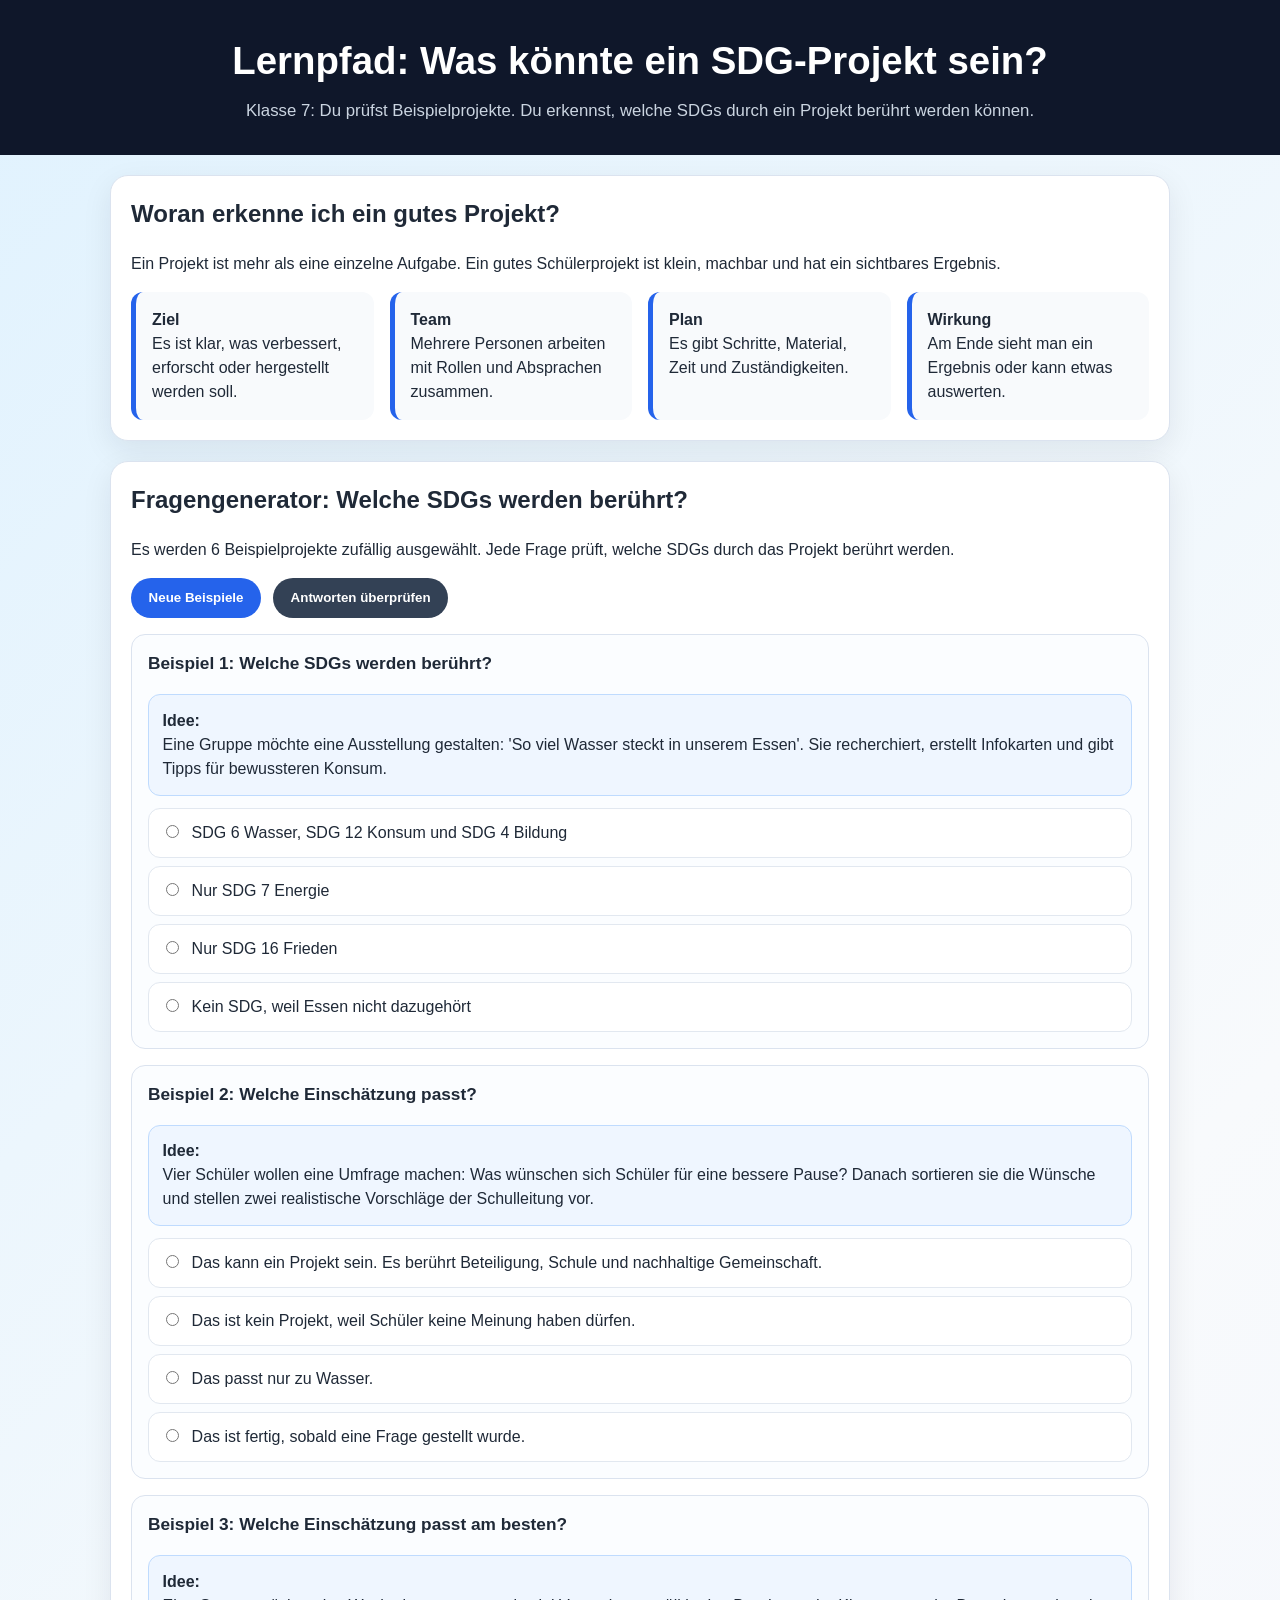
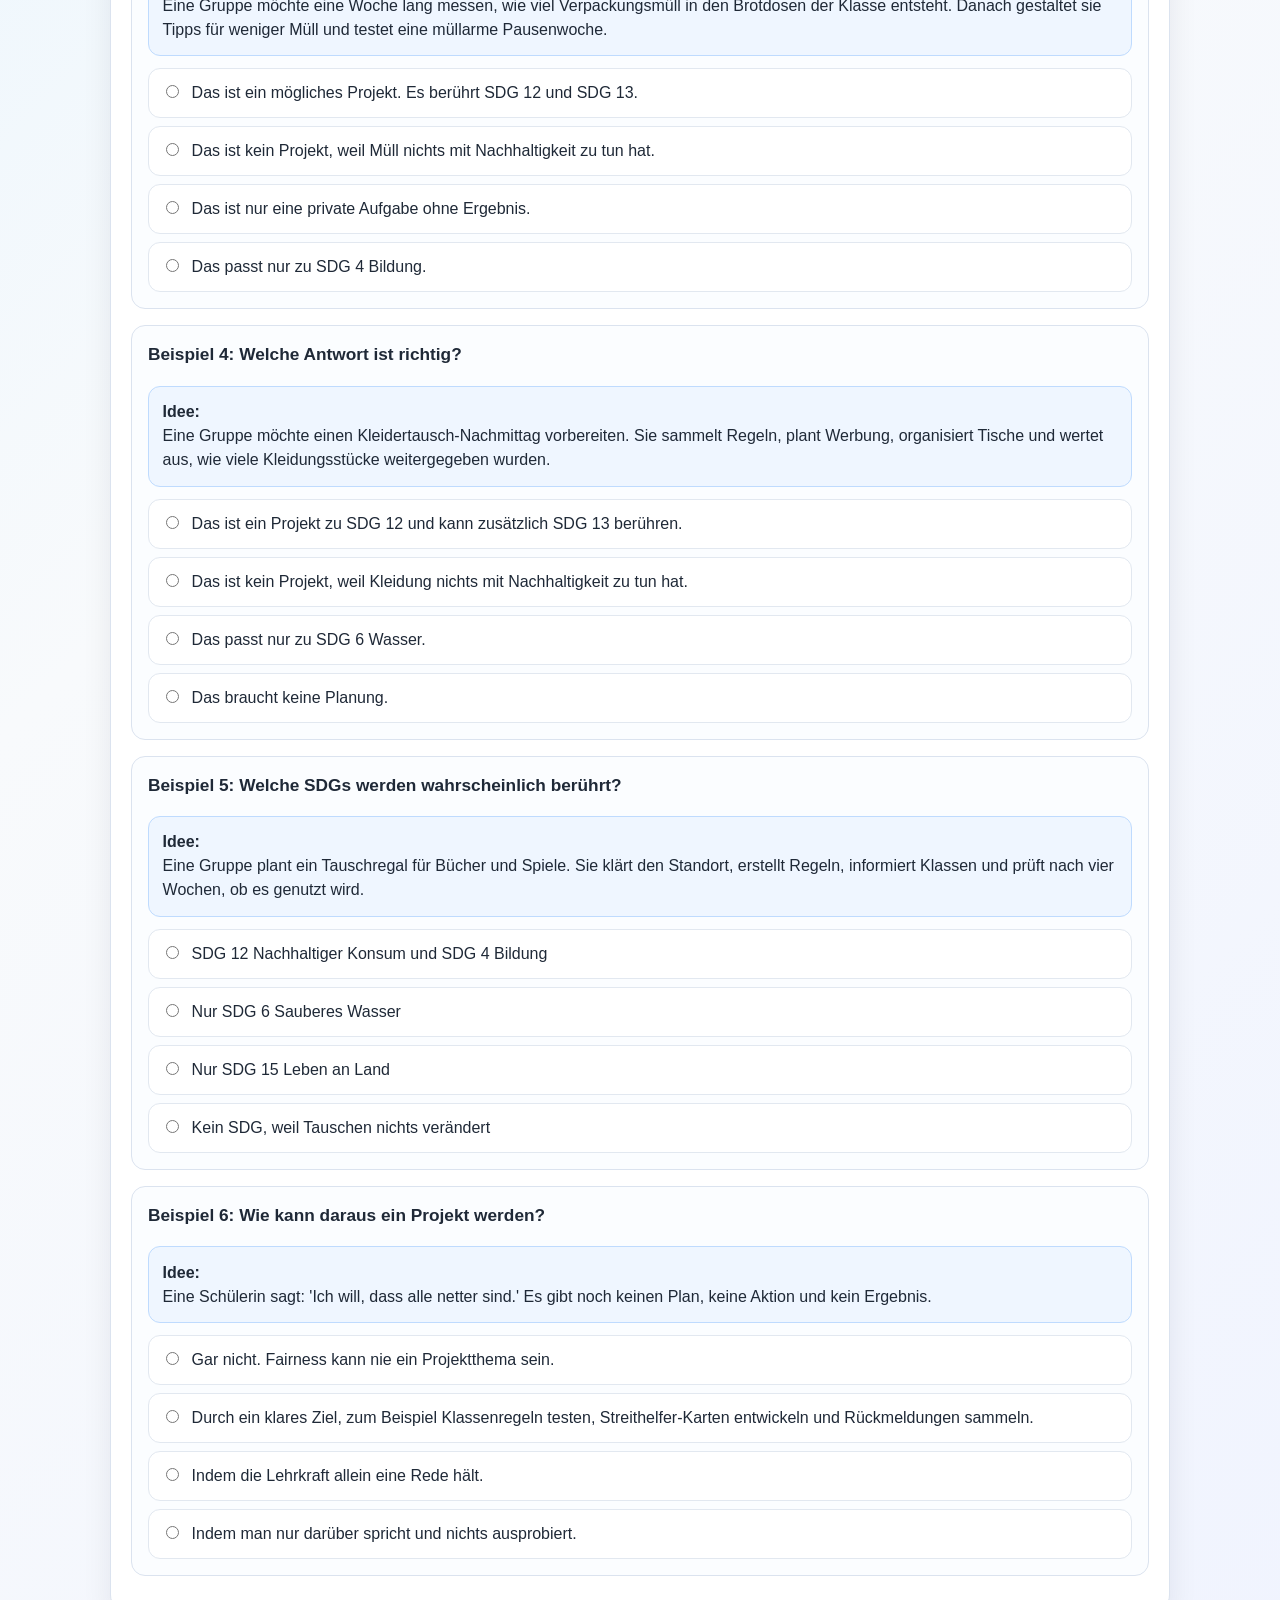
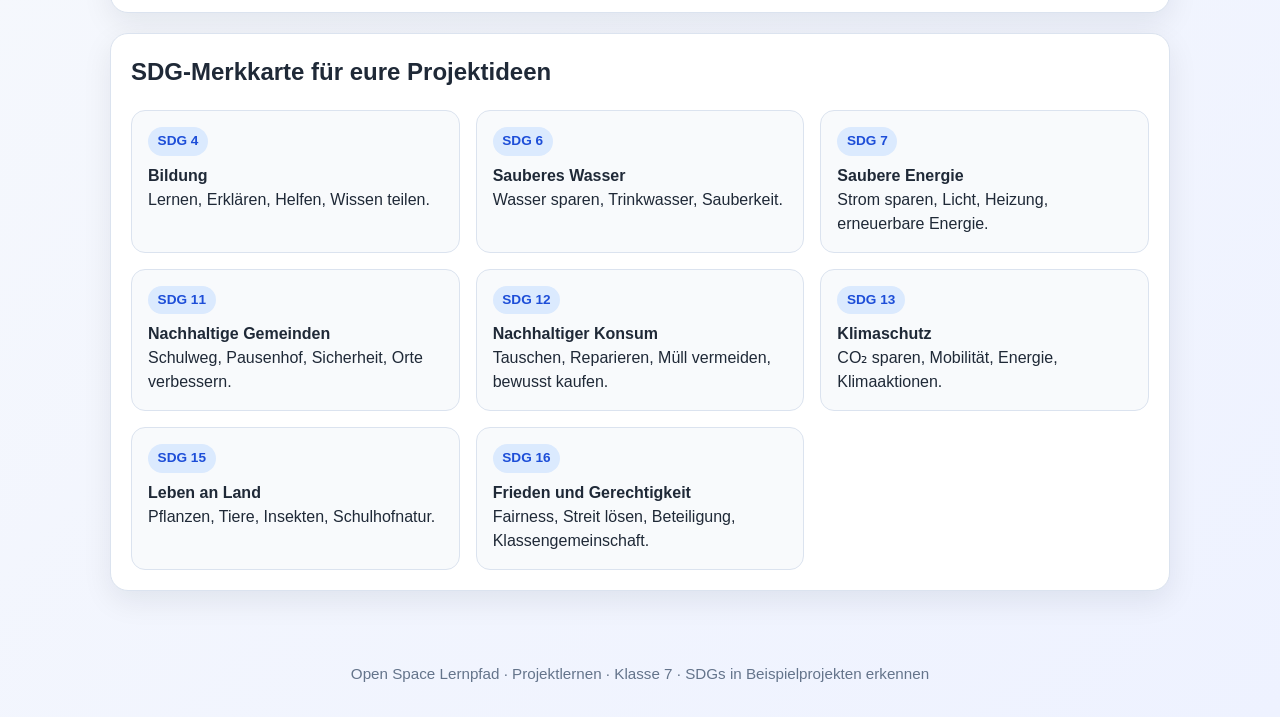
==== 17SDGs.html @ 7fe0ce81 "Add files via upload" ====
<!DOCTYPE html>
<html lang="de">
<head>
  <meta charset="UTF-8" />
  <meta name="viewport" content="width=device-width, initial-scale=1.0" />
  <title>Lernpfad: Welche Projekte passen zu den SDGs?</title>
  <style>
    :root {
      --bg: #f4f7fb;
      --card: #ffffff;
      --text: #1f2937;
      --muted: #64748b;
      --primary: #2563eb;
      --primary-dark: #1d4ed8;
      --success: #15803d;
      --danger: #b91c1c;
      --warning: #b45309;
      --line: #dbe3ef;
    }

    * { box-sizing: border-box; }

    body {
      margin: 0;
      font-family: Arial, Helvetica, sans-serif;
      background: linear-gradient(135deg, #e0f2fe, #f8fafc 45%, #eef2ff);
      color: var(--text);
      line-height: 1.5;
    }

    header {
      background: #0f172a;
      color: white;
      padding: 2rem 1rem;
      text-align: center;
    }

    header h1 {
      margin: 0 0 0.5rem 0;
      font-size: clamp(1.6rem, 4vw, 2.4rem);
    }

    header p {
      max-width: 850px;
      margin: 0.5rem auto 0;
      color: #cbd5e1;
      font-size: 1.05rem;
    }

    main {
      max-width: 1100px;
      margin: 0 auto;
      padding: 1.25rem;
    }

    .intro, .quiz-card, .helper-card {
      background: var(--card);
      border: 1px solid var(--line);
      border-radius: 18px;
      box-shadow: 0 10px 30px rgba(15, 23, 42, 0.08);
      padding: 1.25rem;
      margin-bottom: 1.25rem;
    }

    h2 { margin-top: 0; }

    .criteria {
      display: grid;
      grid-template-columns: repeat(auto-fit, minmax(220px, 1fr));
      gap: 1rem;
      margin-top: 1rem;
    }

    .criterion {
      background: #f8fafc;
      border-left: 5px solid var(--primary);
      border-radius: 12px;
      padding: 1rem;
    }

    .toolbar {
      display: flex;
      flex-wrap: wrap;
      gap: 0.75rem;
      align-items: center;
      margin: 1rem 0;
    }

    button {
      border: none;
      border-radius: 999px;
      padding: 0.8rem 1.1rem;
      background: var(--primary);
      color: white;
      font-weight: 700;
      cursor: pointer;
      transition: transform 0.15s ease, background 0.15s ease;
    }

    button:hover {
      background: var(--primary-dark);
      transform: translateY(-1px);
    }

    button.secondary {
      background: #334155;
    }

    button.secondary:hover {
      background: #1e293b;
    }

    .question {
      border: 1px solid var(--line);
      border-radius: 14px;
      padding: 1rem;
      margin: 1rem 0;
      background: #fbfdff;
    }

    .question h3 {
      margin-top: 0;
      font-size: 1.08rem;
    }

    .case-box {
      background: #eff6ff;
      border: 1px solid #bfdbfe;
      border-radius: 12px;
      padding: 0.85rem;
      margin: 0.75rem 0;
    }

    .answers {
      display: grid;
      gap: 0.5rem;
      margin-top: 0.75rem;
    }

    label.answer {
      display: flex;
      gap: 0.6rem;
      align-items: flex-start;
      background: white;
      border: 1px solid #e2e8f0;
      border-radius: 12px;
      padding: 0.75rem;
      cursor: pointer;
    }

    label.answer:hover {
      background: #f1f5f9;
    }

    input[type="radio"] {
      margin-top: 0.25rem;
    }

    .feedback {
      margin-top: 0.75rem;
      padding: 0.75rem;
      border-radius: 12px;
      display: none;
    }

    .feedback.correct {
      display: block;
      background: #dcfce7;
      color: var(--success);
      border: 1px solid #86efac;
    }

    .feedback.wrong {
      display: block;
      background: #fee2e2;
      color: var(--danger);
      border: 1px solid #fca5a5;
    }

    .feedback.missing {
      display: block;
      background: #fef3c7;
      color: var(--warning);
      border: 1px solid #fcd34d;
    }

    .score {
      font-size: 1.15rem;
      font-weight: 800;
      padding: 1rem;
      background: #eff6ff;
      border: 1px solid #bfdbfe;
      border-radius: 14px;
      display: none;
    }

    .sdg-grid {
      display: grid;
      grid-template-columns: repeat(auto-fit, minmax(250px, 1fr));
      gap: 1rem;
    }

    .sdg-box {
      background: #f8fafc;
      border: 1px solid var(--line);
      border-radius: 14px;
      padding: 1rem;
    }

    .badge {
      display: inline-block;
      padding: 0.25rem 0.6rem;
      border-radius: 999px;
      background: #dbeafe;
      color: #1d4ed8;
      font-size: 0.85rem;
      font-weight: 700;
      margin-bottom: 0.5rem;
    }

    footer {
      text-align: center;
      padding: 2rem 1rem;
      color: var(--muted);
      font-size: 0.95rem;
    }

    @media print {
      button, .toolbar { display: none; }
      body { background: white; }
      .intro, .quiz-card, .helper-card { box-shadow: none; }
    }
  </style>
</head>
<body>
  <header>
    <h1>Lernpfad: Was könnte ein SDG-Projekt sein?</h1>
    <p>Klasse 7: Du prüfst Beispielprojekte. Du erkennst, welche SDGs durch ein Projekt berührt werden können.</p>
  </header>

  <main>
    <section class="intro">
      <h2>Woran erkenne ich ein gutes Projekt?</h2>
      <p>Ein Projekt ist mehr als eine einzelne Aufgabe. Ein gutes Schülerprojekt ist klein, machbar und hat ein sichtbares Ergebnis.</p>
      <div class="criteria">
        <div class="criterion"><strong>Ziel</strong><br />Es ist klar, was verbessert, erforscht oder hergestellt werden soll.</div>
        <div class="criterion"><strong>Team</strong><br />Mehrere Personen arbeiten mit Rollen und Absprachen zusammen.</div>
        <div class="criterion"><strong>Plan</strong><br />Es gibt Schritte, Material, Zeit und Zuständigkeiten.</div>
        <div class="criterion"><strong>Wirkung</strong><br />Am Ende sieht man ein Ergebnis oder kann etwas auswerten.</div>
      </div>
    </section>

    <section class="quiz-card">
      <h2>Fragengenerator: Welche SDGs werden berührt?</h2>
      <p>Es werden 6 Beispielprojekte zufällig ausgewählt. Jede Frage prüft, welche SDGs durch das Projekt berührt werden.</p>
      <div class="toolbar">
        <button onclick="generateQuiz()">Neue Beispiele</button>
        <button class="secondary" onclick="checkAnswers()">Antworten überprüfen</button>
      </div>
      <div id="quiz"></div>
      <div id="score" class="score"></div>
    </section>

    <section class="helper-card">
      <h2>SDG-Merkkarte für eure Projektideen</h2>
      <div class="sdg-grid">
        <div class="sdg-box"><span class="badge">SDG 4</span><br /><strong>Bildung</strong><br />Lernen, Erklären, Helfen, Wissen teilen.</div>
        <div class="sdg-box"><span class="badge">SDG 6</span><br /><strong>Sauberes Wasser</strong><br />Wasser sparen, Trinkwasser, Sauberkeit.</div>
        <div class="sdg-box"><span class="badge">SDG 7</span><br /><strong>Saubere Energie</strong><br />Strom sparen, Licht, Heizung, erneuerbare Energie.</div>
        <div class="sdg-box"><span class="badge">SDG 11</span><br /><strong>Nachhaltige Gemeinden</strong><br />Schulweg, Pausenhof, Sicherheit, Orte verbessern.</div>
        <div class="sdg-box"><span class="badge">SDG 12</span><br /><strong>Nachhaltiger Konsum</strong><br />Tauschen, Reparieren, Müll vermeiden, bewusst kaufen.</div>
        <div class="sdg-box"><span class="badge">SDG 13</span><br /><strong>Klimaschutz</strong><br />CO₂ sparen, Mobilität, Energie, Klimaaktionen.</div>
        <div class="sdg-box"><span class="badge">SDG 15</span><br /><strong>Leben an Land</strong><br />Pflanzen, Tiere, Insekten, Schulhofnatur.</div>
        <div class="sdg-box"><span class="badge">SDG 16</span><br /><strong>Frieden und Gerechtigkeit</strong><br />Fairness, Streit lösen, Beteiligung, Klassengemeinschaft.</div>
      </div>
    </section>
</main>

  <footer>
    Open Space Lernpfad · Projektlernen · Klasse 7 · SDGs in Beispielprojekten erkennen
  </footer>

  <script>
    const questionPool = [
      {
        case: "Eine Gruppe möchte eine Woche lang messen, wie viel Verpackungsmüll in den Brotdosen der Klasse entsteht. Danach gestaltet sie Tipps für weniger Müll und testet eine müllarme Pausenwoche.",
        question: "Welche Einschätzung passt am besten?",
        answers: [
          "Das ist ein mögliches Projekt. Es berührt SDG 12 und SDG 13.",
          "Das ist kein Projekt, weil Müll nichts mit Nachhaltigkeit zu tun hat.",
          "Das ist nur eine private Aufgabe ohne Ergebnis.",
          "Das passt nur zu SDG 4 Bildung."
        ],
        correct: 0,
        explanation: "Die Idee hat Ziel, Untersuchung, Aktion und Auswertung. Sie berührt nachhaltigen Konsum und Klimaschutz."
      },
      {
        case: "Zwei Schüler möchten ein Plakat aufhängen: 'Spart Wasser!' Danach machen sie nichts weiter.",
        question: "Was ist die beste Einschätzung?",
        answers: [
          "Das ist schon ein vollständiges Projekt mit klarer Auswertung.",
          "Das könnte ein Projekt werden, wenn Ziel, Aktionen und Überprüfung ergänzt werden.",
          "Das berührt kein SDG.",
          "Das ist nur für Erwachsene erlaubt."
        ],
        correct: 1,
        explanation: "Ein Plakat allein ist eher eine Einzelaktion. Als Projekt bräuchte es zum Beispiel einen Wasser-Check, Spartipps und eine Auswertung. Es könnte SDG 6 berühren."
      },
      {
        case: "Eine Gruppe plant ein Tauschregal für Bücher und Spiele. Sie klärt den Standort, erstellt Regeln, informiert Klassen und prüft nach vier Wochen, ob es genutzt wird.",
        question: "Welche SDGs werden wahrscheinlich berührt?",
        answers: [
          "SDG 12 Nachhaltiger Konsum und SDG 4 Bildung",
          "Nur SDG 6 Sauberes Wasser",
          "Nur SDG 15 Leben an Land",
          "Kein SDG, weil Tauschen nichts verändert"
        ],
        correct: 0,
        explanation: "Tauschen und Wiederverwenden passt zu SDG 12. Bücher und Lernen können zusätzlich SDG 4 berühren."
      },
      {
        case: "Eine Klasse möchte herausfinden, ob der Schulweg sicherer werden kann. Sie sammelt gefährliche Stellen, macht Fotos, erstellt eine Karte und schlägt Verbesserungen vor.",
        question: "Ist das ein mögliches Projekt?",
        answers: [
          "Ja. Es hat Untersuchung, Ergebnis und Verbesserungsvorschläge. Es berührt SDG 11.",
          "Nein. Ein Schulweg kann nie Thema eines Projekts sein.",
          "Nein. Es gibt kein sichtbares Ergebnis.",
          "Ja, aber es passt nur zu SDG 7 Energie."
        ],
        correct: 0,
        explanation: "Die Schulweg-Karte und Verbesserungsvorschläge sind sichtbare Ergebnisse. Das passt besonders zu nachhaltigen Städten und Gemeinden."
      },
      {
        case: "Drei Schüler möchten ein Insektenhotel bauen. Sie prüfen vorher, welche Insekten Hilfe brauchen, suchen einen passenden Standort und erklären anderen Klassen den Nutzen.",
        question: "Welche Einschätzung passt?",
        answers: [
          "Das ist ein Projekt. Es berührt SDG 15 und auch SDG 4.",
          "Das ist kein Projekt, weil Bauen immer verboten ist.",
          "Das berührt nur SDG 16 Frieden.",
          "Das ist nur Kunstunterricht und hat kein Ziel."
        ],
        correct: 0,
        explanation: "Die Idee schützt Lebensräume und vermittelt Wissen. Deshalb passen SDG 15 und SDG 4. Wichtig ist: Standort und Pflege müssen geklärt werden."
      },
      {
        case: "Eine Gruppe möchte einen Wettbewerb machen: Welche Klasse schaltet am zuverlässigsten Licht und Beamer aus? Die Gruppe erstellt Regeln, sammelt Daten und wertet die Ergebnisse aus.",
        question: "Welche SDGs passen am besten?",
        answers: [
          "SDG 7 Saubere Energie und SDG 13 Klimaschutz",
          "SDG 6 Wasser und SDG 15 Leben an Land",
          "Nur SDG 16 Frieden",
          "Kein SDG, weil Strom kein Projektthema ist"
        ],
        correct: 0,
        explanation: "Strom sparen passt zu Energie und Klimaschutz. Durch Datensammlung und Auswertung wird daraus ein gutes Projekt."
      },
      {
        case: "Eine Schülerin sagt: 'Ich will, dass alle netter sind.' Es gibt noch keinen Plan, keine Aktion und kein Ergebnis.",
        question: "Wie kann daraus ein Projekt werden?",
        answers: [
          "Gar nicht. Fairness kann nie ein Projektthema sein.",
          "Durch ein klares Ziel, zum Beispiel Klassenregeln testen, Streithelfer-Karten entwickeln und Rückmeldungen sammeln.",
          "Indem die Lehrkraft allein eine Rede hält.",
          "Indem man nur darüber spricht und nichts ausprobiert."
        ],
        correct: 1,
        explanation: "Fairness berührt SDG 16. Damit es ein Projekt wird, braucht die Idee konkrete Schritte und ein überprüfbares Ergebnis."
      },
      {
        case: "Eine Gruppe möchte eine Ausstellung gestalten: 'So viel Wasser steckt in unserem Essen'. Sie recherchiert, erstellt Infokarten und gibt Tipps für bewussteren Konsum.",
        question: "Welche SDGs werden berührt?",
        answers: [
          "SDG 6 Wasser, SDG 12 Konsum und SDG 4 Bildung",
          "Nur SDG 7 Energie",
          "Nur SDG 16 Frieden",
          "Kein SDG, weil Essen nicht dazugehört"
        ],
        correct: 0,
        explanation: "Das Projekt verbindet Wasserverbrauch, Konsumverhalten und Wissensvermittlung. Deshalb berührt es mehrere SDGs."
      },
      {
        case: "Ein Team will Pflanzen für den Klassenraum organisieren. Es prüft Licht, Pflegeplan und Wirkung auf das Raumklima. Danach wird ausgewertet, ob die Pflege funktioniert.",
        question: "Warum könnte das ein Projekt sein?",
        answers: [
          "Weil es Planung, Verantwortung, Durchführung und Auswertung enthält.",
          "Weil Pflanzen automatisch alle Probleme lösen.",
          "Weil niemand eine Aufgabe übernehmen muss.",
          "Weil es kein Ziel braucht."
        ],
        correct: 0,
        explanation: "Mit Pflegeplan und Auswertung ist die Idee mehr als Dekoration. Sie kann SDG 15, SDG 3 und SDG 11 berühren."
      },
      {
        case: "Vier Schüler wollen eine Umfrage machen: Was wünschen sich Schüler für eine bessere Pause? Danach sortieren sie die Wünsche und stellen zwei realistische Vorschläge der Schulleitung vor.",
        question: "Welche Einschätzung passt?",
        answers: [
          "Das kann ein Projekt sein. Es berührt Beteiligung, Schule und nachhaltige Gemeinschaft.",
          "Das ist kein Projekt, weil Schüler keine Meinung haben dürfen.",
          "Das passt nur zu Wasser.",
          "Das ist fertig, sobald eine Frage gestellt wurde."
        ],
        correct: 0,
        explanation: "Die Idee hat Beteiligung, Datensammlung, Auswertung und Vorschläge. Sie berührt SDG 11 und SDG 16."
      },
      {
        case: "Eine Gruppe möchte einen Kleidertausch-Nachmittag vorbereiten. Sie sammelt Regeln, plant Werbung, organisiert Tische und wertet aus, wie viele Kleidungsstücke weitergegeben wurden.",
        question: "Welche Antwort ist richtig?",
        answers: [
          "Das ist ein Projekt zu SDG 12 und kann zusätzlich SDG 13 berühren.",
          "Das ist kein Projekt, weil Kleidung nichts mit Nachhaltigkeit zu tun hat.",
          "Das passt nur zu SDG 6 Wasser.",
          "Das braucht keine Planung."
        ],
        correct: 0,
        explanation: "Kleidung weitergeben spart Ressourcen. Mit Planung und Auswertung wird daraus ein gutes Projekt."
      },
      {
        case: "Eine Gruppe sagt: 'Wir machen irgendwas mit Klima.' Sie hat noch kein Ziel, keine Aufgabe und keine Idee für ein Ergebnis.",
        question: "Was fehlt, damit es ein Projekt wird?",
        answers: [
          "Ein konkretes Ziel, klare Schritte, Teamaufgaben und ein sichtbares Ergebnis.",
          "Nur ein längerer Titel.",
          "Mehr schwierige Wörter.",
          "Ein Thema ohne Umsetzung."
        ],
        correct: 0,
        explanation: "Ein Thema allein ist noch kein Projekt. Aus 'Klima' könnte zum Beispiel ein Energie-Check, eine Schulweg-Aktion oder eine Klima-Ausstellung werden."
      }
    ];

    let currentQuestions = [];

    function shuffle(array) {
      const copy = [...array];
      for (let i = copy.length - 1; i > 0; i--) {
        const j = Math.floor(Math.random() * (i + 1));
        [copy[i], copy[j]] = [copy[j], copy[i]];
      }
      return copy;
    }

    function generateQuiz() {
      currentQuestions = shuffle(questionPool).slice(0, 6);
      const quiz = document.getElementById("quiz");
      const score = document.getElementById("score");
      score.style.display = "none";
      score.textContent = "";

      quiz.innerHTML = currentQuestions.map((q, index) => `
        <div class="question" id="question-${index}">
          <h3>Beispiel ${index + 1}: ${q.question}</h3>
          <div class="case-box"><strong>Idee:</strong><br />${q.case}</div>
          <div class="answers">
            ${q.answers.map((answer, answerIndex) => `
              <label class="answer">
                <input type="radio" name="q${index}" value="${answerIndex}" />
                <span>${answer}</span>
              </label>
            `).join("")}
          </div>
          <div class="feedback" id="feedback-${index}"></div>
        </div>
      `).join("");
    }

    function checkAnswers() {
      let correctCount = 0;

      currentQuestions.forEach((q, index) => {
        const selected = document.querySelector(`input[name="q${index}"]:checked`);
        const feedback = document.getElementById(`feedback-${index}`);
        feedback.className = "feedback";

        if (!selected) {
          feedback.classList.add("missing");
          feedback.innerHTML = `<strong>Keine Antwort ausgewählt.</strong><br />Richtige Lösung: ${q.answers[q.correct]}<br />${q.explanation}`;
          return;
        }

        const selectedValue = Number(selected.value);
        if (selectedValue === q.correct) {
          correctCount++;
          feedback.classList.add("correct");
          feedback.innerHTML = `<strong>Richtig.</strong><br />${q.explanation}`;
        } else {
          feedback.classList.add("wrong");
          feedback.innerHTML = `<strong>Noch nicht richtig.</strong><br />Richtige Lösung: ${q.answers[q.correct]}<br />${q.explanation}`;
        }
      });

      const score = document.getElementById("score");
      score.style.display = "block";
      let message = "";
      if (correctCount === 6) message = "Du erkennst gut, wann aus einer Idee ein Projekt werden kann.";
      else if (correctCount >= 4) message = "Du bist auf einem guten Weg. Lies die Erklärungen und achte auf Ziel, Plan und Ergebnis.";
      else message = "Lies die Rückmeldungen genau. Ein Projekt braucht Ziel, Schritte, Team und ein sichtbares Ergebnis.";
      score.textContent = `Ergebnis: ${correctCount} von 6 richtig. ${message}`;
    }

    generateQuiz();
  </script>
</body>
</html>
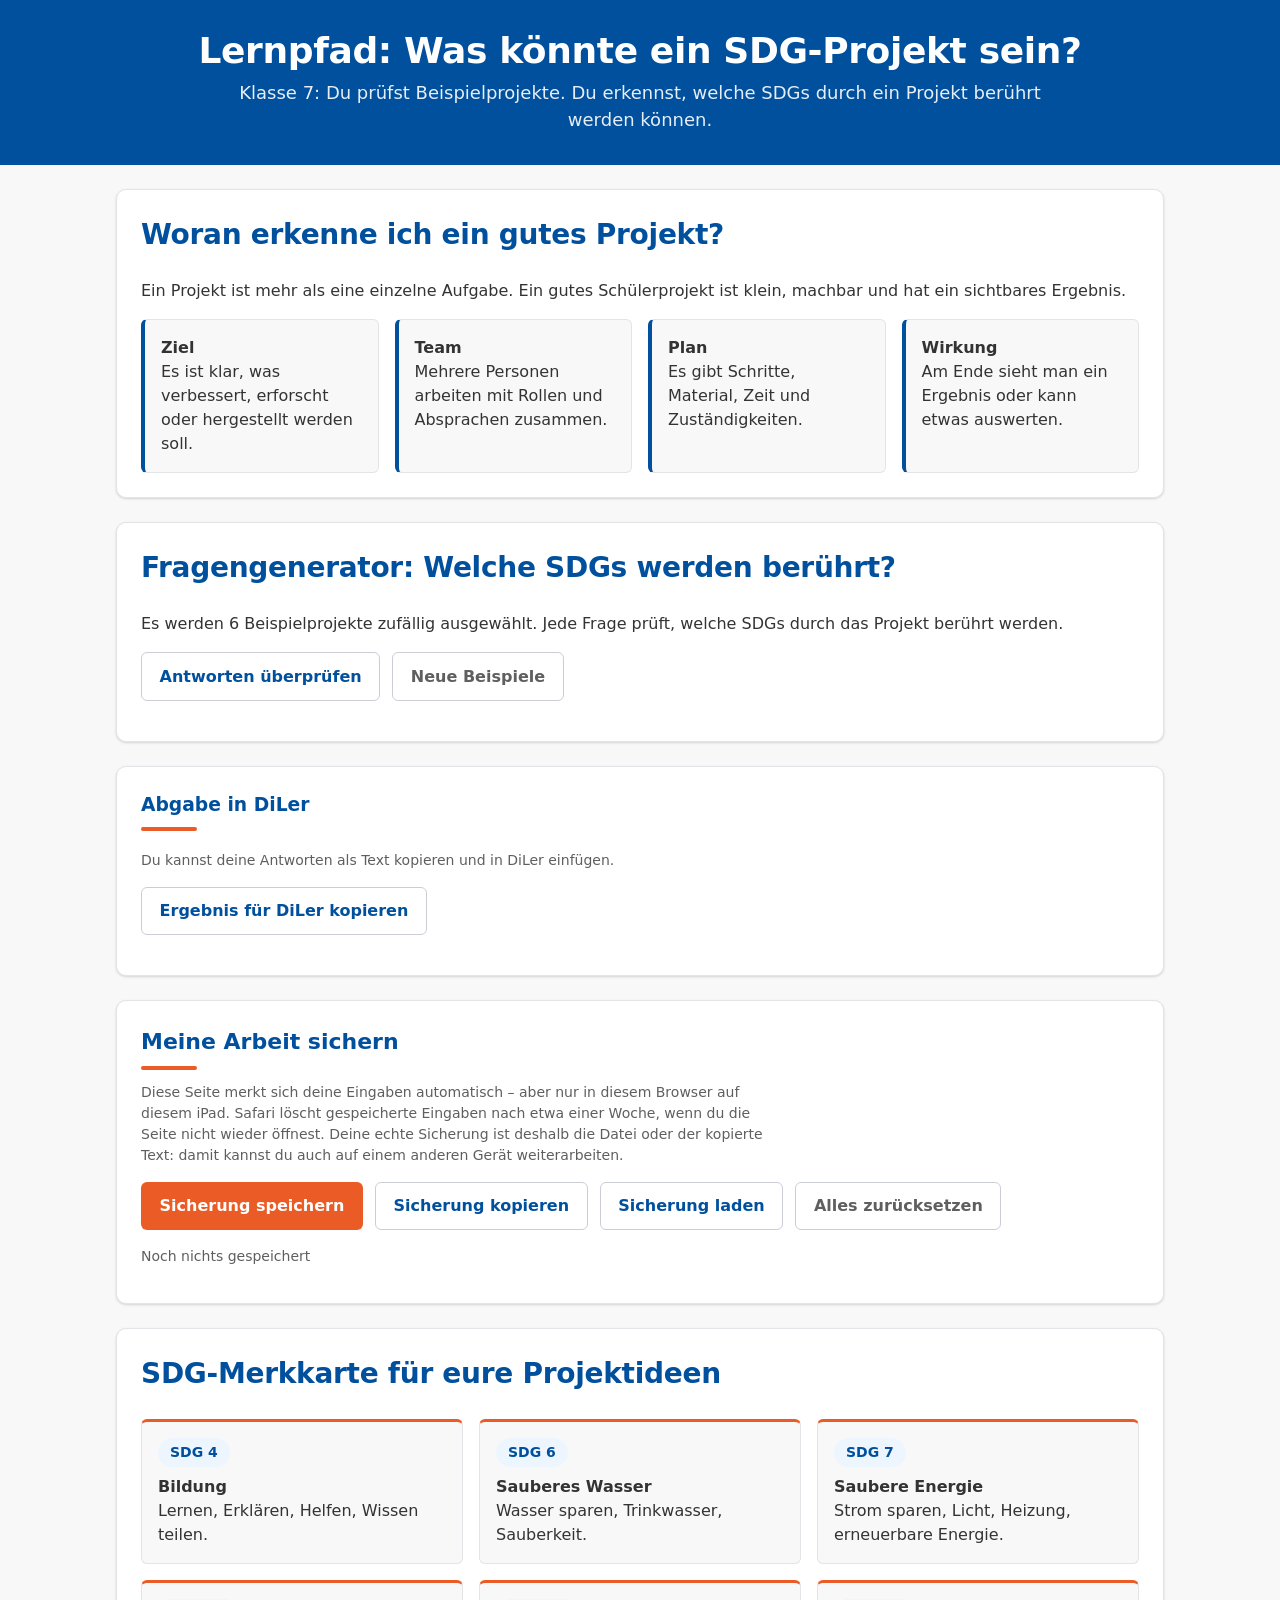
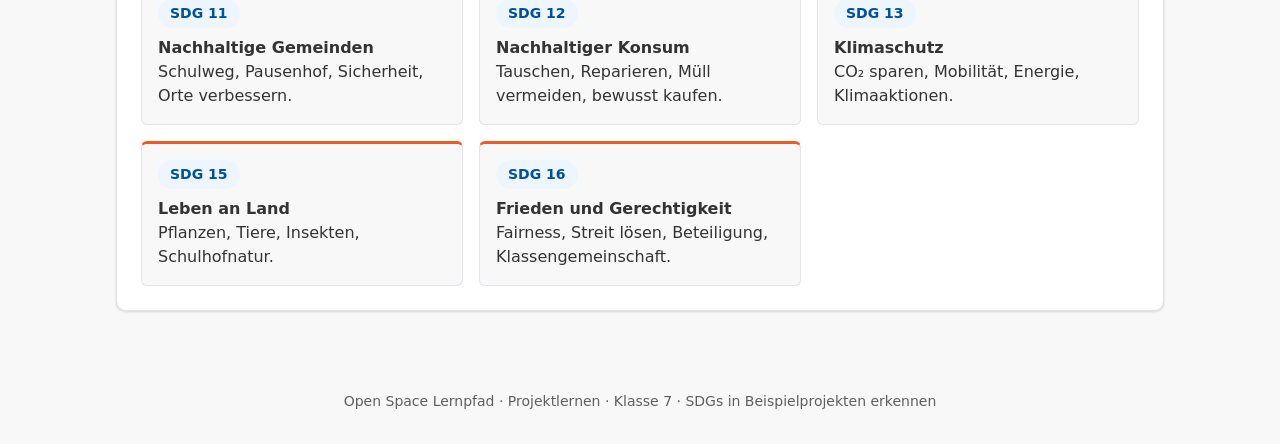
==== commit dad55bd5: "feat: Persistenz und Corporate Design in 17SDGs.html Diese Seite zieht bei jedem Aufruf 6 von 12 Bei" ====
--- a/17SDGs.html
+++ b/17SDGs.html
@@ -4,229 +4,152 @@
   <meta charset="UTF-8" />
   <meta name="viewport" content="width=device-width, initial-scale=1.0" />
   <title>Lernpfad: Welche Projekte passen zu den SDGs?</title>
+  <link rel="stylesheet" href="assets/slp-tokens.css" />
   <style>
-    :root {
-      --bg: #f4f7fb;
-      --card: #ffffff;
-      --text: #1f2937;
-      --muted: #64748b;
-      --primary: #2563eb;
-      --primary-dark: #1d4ed8;
-      --success: #15803d;
-      --danger: #b91c1c;
-      --warning: #b45309;
-      --line: #dbe3ef;
-    }
+    /* Farben, Schrift und Abstände: assets/slp-tokens.css (Corporate
+       Design des Schengen-Lyzeums). Hier nur die Regeln dieser Seite. */
 
     * { box-sizing: border-box; }
 
     body {
       margin: 0;
-      font-family: Arial, Helvetica, sans-serif;
-      background: linear-gradient(135deg, #e0f2fe, #f8fafc 45%, #eef2ff);
-      color: var(--text);
-      line-height: 1.5;
+      font-family: var(--font-sans);
+      background: var(--surface-page);
+      color: var(--text-body);
+      line-height: var(--leading-normal);
     }
 
     header {
-      background: #0f172a;
-      color: white;
-      padding: 2rem 1rem;
+      background: var(--surface-blue);
+      color: var(--text-on-blue);
+      padding: var(--space-6) var(--space-4);
       text-align: center;
     }
-
     header h1 {
-      margin: 0 0 0.5rem 0;
-      font-size: clamp(1.6rem, 4vw, 2.4rem);
-    }
-
+      margin: 0 0 var(--space-2);
+      font-size: clamp(1.6rem, 4vw, 2.25rem);
+      line-height: var(--leading-tight);
+      letter-spacing: var(--tracking-tight);
+    }
     header p {
-      max-width: 850px;
-      margin: 0.5rem auto 0;
-      color: #cbd5e1;
-      font-size: 1.05rem;
-    }
-
-    main {
-      max-width: 1100px;
-      margin: 0 auto;
-      padding: 1.25rem;
-    }
-
-    .intro, .quiz-card, .helper-card {
-      background: var(--card);
-      border: 1px solid var(--line);
-      border-radius: 18px;
-      box-shadow: 0 10px 30px rgba(15, 23, 42, 0.08);
-      padding: 1.25rem;
-      margin-bottom: 1.25rem;
-    }
-
-    h2 { margin-top: 0; }
+      max-width: 850px; margin: var(--space-2) auto 0;
+      color: rgba(255,255,255,.9); font-size: var(--text-md);
+    }
+
+    main { max-width: var(--container); margin: 0 auto; padding: var(--space-5) var(--space-4); }
+
+    .intro, .quiz-card, .helper-card, #sicherung {
+      background: var(--surface-card);
+      border: 1px solid var(--border-subtle);
+      border-radius: var(--radius-lg);
+      box-shadow: var(--shadow-sm);
+      padding: var(--space-5);
+      margin-bottom: var(--space-5);
+    }
+
+    h2, h3 { margin-top: 0; color: var(--slp-blue); }
+    h2 { font-size: var(--text-xl); letter-spacing: var(--tracking-tight); }
 
     .criteria {
-      display: grid;
-      grid-template-columns: repeat(auto-fit, minmax(220px, 1fr));
-      gap: 1rem;
-      margin-top: 1rem;
-    }
-
+      display: grid; grid-template-columns: repeat(auto-fit, minmax(220px, 1fr));
+      gap: var(--space-4); margin-top: var(--space-4);
+    }
     .criterion {
-      background: #f8fafc;
-      border-left: 5px solid var(--primary);
-      border-radius: 12px;
-      padding: 1rem;
-    }
-
-    .toolbar {
-      display: flex;
-      flex-wrap: wrap;
-      gap: 0.75rem;
-      align-items: center;
-      margin: 1rem 0;
-    }
+      background: var(--surface-page); border: 1px solid var(--border-subtle);
+      border-left: var(--rule-accent) solid var(--slp-blue);
+      border-radius: var(--radius-md); padding: var(--space-4);
+    }
+
+    .toolbar { display: flex; flex-wrap: wrap; gap: var(--space-3); align-items: center; margin: var(--space-4) 0; }
 
     button {
-      border: none;
-      border-radius: 999px;
-      padding: 0.8rem 1.1rem;
-      background: var(--primary);
-      color: white;
-      font-weight: 700;
-      cursor: pointer;
-      transition: transform 0.15s ease, background 0.15s ease;
-    }
-
-    button:hover {
-      background: var(--primary-dark);
-      transform: translateY(-1px);
-    }
-
-    button.secondary {
-      background: #334155;
-    }
-
-    button.secondary:hover {
-      background: #1e293b;
+      font: inherit; font-weight: 700; cursor: pointer;
+      border: 1px solid transparent; border-radius: var(--radius-md);
+      padding: .7rem 1.1rem; min-height: 44px;
+      background: var(--slp-orange); color: var(--text-on-orange);
+      transition: background var(--dur) var(--ease-out),
+                  border-color var(--dur) var(--ease-out),
+                  color var(--dur) var(--ease-out);
+    }
+    button:hover { background: var(--accent-2-hover); }
+    button:focus { outline: 3px solid var(--focus-ring); outline-offset: 2px; }
+    button:focus:not(:focus-visible) { outline: none; }
+    button:focus-visible { outline: 3px solid var(--focus-ring); outline-offset: 2px; }
+    button:active { transform: translateY(1px); }
+
+    button.secondary { background: var(--surface-card); color: var(--slp-blue); border-color: var(--border-default); }
+    button.secondary:hover { background: var(--accent-soft); border-color: var(--slp-blue); }
+    button.still { background: transparent; color: var(--text-muted); border-color: var(--border-default); }
+    button.still:hover { background: var(--surface-sunken); color: var(--text-body); }
+
+    @supports not (gap: 1rem) {
+      .toolbar > *, .criteria > *, .sdg-grid > * { margin: 0 var(--space-3) var(--space-3) 0; }
     }
 
     .question {
-      border: 1px solid var(--line);
-      border-radius: 14px;
-      padding: 1rem;
-      margin: 1rem 0;
-      background: #fbfdff;
-    }
-
-    .question h3 {
-      margin-top: 0;
-      font-size: 1.08rem;
-    }
+      border: 1px solid var(--border-subtle); border-radius: var(--radius-md);
+      padding: var(--space-4); margin: var(--space-4) 0; background: var(--surface-page);
+    }
+    .question h3 { margin-top: 0; font-size: var(--text-md); }
 
     .case-box {
-      background: #eff6ff;
-      border: 1px solid #bfdbfe;
-      border-radius: 12px;
-      padding: 0.85rem;
-      margin: 0.75rem 0;
-    }
-
-    .answers {
-      display: grid;
-      gap: 0.5rem;
-      margin-top: 0.75rem;
-    }
+      background: var(--accent-soft); border: 1px solid var(--blue-100);
+      border-radius: var(--radius-md); padding: var(--space-3); margin: var(--space-3) 0;
+    }
+
+    .answers { display: grid; gap: var(--space-2); margin-top: var(--space-3); }
 
     label.answer {
-      display: flex;
-      gap: 0.6rem;
-      align-items: flex-start;
-      background: white;
-      border: 1px solid #e2e8f0;
-      border-radius: 12px;
-      padding: 0.75rem;
-      cursor: pointer;
-    }
-
-    label.answer:hover {
-      background: #f1f5f9;
-    }
-
-    input[type="radio"] {
-      margin-top: 0.25rem;
-    }
+      display: flex; gap: var(--space-3); align-items: flex-start;
+      background: var(--surface-card); border: 1px solid var(--border-subtle);
+      border-radius: var(--radius-md); padding: var(--space-3);
+      cursor: pointer; min-height: 44px;
+    }
+    label.answer:hover { background: var(--accent-soft); }
+
+    input[type="radio"] { margin-top: .25rem; accent-color: var(--slp-blue); }
 
     .feedback {
-      margin-top: 0.75rem;
-      padding: 0.75rem;
-      border-radius: 12px;
-      display: none;
-    }
-
-    .feedback.correct {
-      display: block;
-      background: #dcfce7;
-      color: var(--success);
-      border: 1px solid #86efac;
-    }
-
-    .feedback.wrong {
-      display: block;
-      background: #fee2e2;
-      color: var(--danger);
-      border: 1px solid #fca5a5;
-    }
-
-    .feedback.missing {
-      display: block;
-      background: #fef3c7;
-      color: var(--warning);
-      border: 1px solid #fcd34d;
-    }
+      margin-top: var(--space-3); padding: var(--space-3);
+      border-radius: var(--radius-md); display: none;
+      font-size: var(--text-sm); line-height: var(--leading-normal);
+    }
+    .feedback.correct { display: block; background: var(--success-soft); color: var(--success); border: 1px solid var(--success); }
+    .feedback.wrong   { display: block; background: var(--danger-soft);  color: var(--danger);  border: 1px solid var(--danger); }
+    .feedback.missing { display: block; background: var(--warning-soft); color: var(--orange-700); border: 1px solid var(--slp-orange); }
 
     .score {
-      font-size: 1.15rem;
-      font-weight: 800;
-      padding: 1rem;
-      background: #eff6ff;
-      border: 1px solid #bfdbfe;
-      border-radius: 14px;
-      display: none;
-    }
-
-    .sdg-grid {
-      display: grid;
-      grid-template-columns: repeat(auto-fit, minmax(250px, 1fr));
-      gap: 1rem;
-    }
-
+      font-size: var(--text-md); font-weight: 700; padding: var(--space-4);
+      background: var(--accent-soft); border: 1px solid var(--blue-100);
+      border-radius: var(--radius-md); color: var(--slp-blue); display: none;
+    }
+
+    .sdg-grid { display: grid; grid-template-columns: repeat(auto-fit, minmax(250px, 1fr)); gap: var(--space-4); }
     .sdg-box {
-      background: #f8fafc;
-      border: 1px solid var(--line);
-      border-radius: 14px;
-      padding: 1rem;
+      background: var(--surface-page); border: 1px solid var(--border-subtle);
+      border-top: 3px solid var(--slp-orange);
+      border-radius: var(--radius-md); padding: var(--space-4);
     }
 
     .badge {
-      display: inline-block;
-      padding: 0.25rem 0.6rem;
-      border-radius: 999px;
-      background: #dbeafe;
-      color: #1d4ed8;
-      font-size: 0.85rem;
-      font-weight: 700;
-      margin-bottom: 0.5rem;
-    }
-
-    footer {
-      text-align: center;
-      padding: 2rem 1rem;
-      color: var(--muted);
-      font-size: 0.95rem;
+      display: inline-block; padding: var(--space-1) var(--space-3);
+      border-radius: var(--radius-pill); background: var(--accent-soft);
+      color: var(--slp-blue); font-size: var(--text-sm); font-weight: 700;
+      margin-bottom: var(--space-2);
+    }
+
+    .aktionen__text { margin: 0 0 var(--space-4); color: var(--text-muted); font-size: var(--text-sm); max-width: 70ch; }
+
+    footer { text-align: center; padding: var(--space-6) var(--space-4); color: var(--text-muted); font-size: var(--text-sm); }
+
+    @media (max-width: 560px) {
+      main { padding: var(--space-4) var(--space-3); }
+      .intro, .quiz-card, .helper-card, #sicherung { padding: var(--space-4); }
+      .toolbar > button { width: 100%; }
     }
 
     @media print {
-      button, .toolbar { display: none; }
+      button, .toolbar, .aktionen, #sicherung { display: none; }
       body { background: white; }
       .intro, .quiz-card, .helper-card { box-shadow: none; }
     }
@@ -250,16 +173,31 @@
       </div>
     </section>
 
-    <section class="quiz-card">
+    <section class="quiz-card" id="quizBereich">
       <h2>Fragengenerator: Welche SDGs werden berührt?</h2>
       <p>Es werden 6 Beispielprojekte zufällig ausgewählt. Jede Frage prüft, welche SDGs durch das Projekt berührt werden.</p>
       <div class="toolbar">
-        <button onclick="generateQuiz()">Neue Beispiele</button>
-        <button class="secondary" onclick="checkAnswers()">Antworten überprüfen</button>
+        <button type="button" class="secondary" onclick="checkAnswers()">Antworten überprüfen</button>
+        <button type="button" class="still" onclick="neueBeispiele()">Neue Beispiele</button>
       </div>
+      <!-- haelt fest, welche Beispiele gerade gezogen sind -->
+      <input type="hidden" id="quizAuswahl" />
       <div id="quiz"></div>
       <div id="score" class="score"></div>
     </section>
+
+    <section class="quiz-card aktionen">
+      <h3 class="slp-rule">Abgabe in DiLer</h3>
+      <p class="aktionen__text">
+        Du kannst deine Antworten als Text kopieren und in DiLer einfügen.
+      </p>
+      <div class="toolbar">
+        <button type="button" class="secondary" onclick="SLPPersist.klartextKopieren()">Ergebnis für DiLer kopieren</button>
+      </div>
+    </section>
+
+    <!-- Inhalt wird von assets/persist.js aufgebaut -->
+    <section id="sicherung"></section>
 
     <section class="helper-card">
       <h2>SDG-Merkkarte für eure Projektideen</h2>
@@ -283,6 +221,7 @@
   <script>
     const questionPool = [
       {
+        id: "brotdosen-muell",
         case: "Eine Gruppe möchte eine Woche lang messen, wie viel Verpackungsmüll in den Brotdosen der Klasse entsteht. Danach gestaltet sie Tipps für weniger Müll und testet eine müllarme Pausenwoche.",
         question: "Welche Einschätzung passt am besten?",
         answers: [
@@ -295,6 +234,7 @@
         explanation: "Die Idee hat Ziel, Untersuchung, Aktion und Auswertung. Sie berührt nachhaltigen Konsum und Klimaschutz."
       },
       {
+        id: "wasser-plakat",
         case: "Zwei Schüler möchten ein Plakat aufhängen: 'Spart Wasser!' Danach machen sie nichts weiter.",
         question: "Was ist die beste Einschätzung?",
         answers: [
@@ -307,6 +247,7 @@
         explanation: "Ein Plakat allein ist eher eine Einzelaktion. Als Projekt bräuchte es zum Beispiel einen Wasser-Check, Spartipps und eine Auswertung. Es könnte SDG 6 berühren."
       },
       {
+        id: "tauschregal",
         case: "Eine Gruppe plant ein Tauschregal für Bücher und Spiele. Sie klärt den Standort, erstellt Regeln, informiert Klassen und prüft nach vier Wochen, ob es genutzt wird.",
         question: "Welche SDGs werden wahrscheinlich berührt?",
         answers: [
@@ -319,6 +260,7 @@
         explanation: "Tauschen und Wiederverwenden passt zu SDG 12. Bücher und Lernen können zusätzlich SDG 4 berühren."
       },
       {
+        id: "schulweg",
         case: "Eine Klasse möchte herausfinden, ob der Schulweg sicherer werden kann. Sie sammelt gefährliche Stellen, macht Fotos, erstellt eine Karte und schlägt Verbesserungen vor.",
         question: "Ist das ein mögliches Projekt?",
         answers: [
@@ -331,6 +273,7 @@
         explanation: "Die Schulweg-Karte und Verbesserungsvorschläge sind sichtbare Ergebnisse. Das passt besonders zu nachhaltigen Städten und Gemeinden."
       },
       {
+        id: "insektenhotel",
         case: "Drei Schüler möchten ein Insektenhotel bauen. Sie prüfen vorher, welche Insekten Hilfe brauchen, suchen einen passenden Standort und erklären anderen Klassen den Nutzen.",
         question: "Welche Einschätzung passt?",
         answers: [
@@ -343,6 +286,7 @@
         explanation: "Die Idee schützt Lebensräume und vermittelt Wissen. Deshalb passen SDG 15 und SDG 4. Wichtig ist: Standort und Pflege müssen geklärt werden."
       },
       {
+        id: "licht-wettbewerb",
         case: "Eine Gruppe möchte einen Wettbewerb machen: Welche Klasse schaltet am zuverlässigsten Licht und Beamer aus? Die Gruppe erstellt Regeln, sammelt Daten und wertet die Ergebnisse aus.",
         question: "Welche SDGs passen am besten?",
         answers: [
@@ -355,6 +299,7 @@
         explanation: "Strom sparen passt zu Energie und Klimaschutz. Durch Datensammlung und Auswertung wird daraus ein gutes Projekt."
       },
       {
+        id: "netter-sein",
         case: "Eine Schülerin sagt: 'Ich will, dass alle netter sind.' Es gibt noch keinen Plan, keine Aktion und kein Ergebnis.",
         question: "Wie kann daraus ein Projekt werden?",
         answers: [
@@ -367,6 +312,7 @@
         explanation: "Fairness berührt SDG 16. Damit es ein Projekt wird, braucht die Idee konkrete Schritte und ein überprüfbares Ergebnis."
       },
       {
+        id: "wasser-ausstellung",
         case: "Eine Gruppe möchte eine Ausstellung gestalten: 'So viel Wasser steckt in unserem Essen'. Sie recherchiert, erstellt Infokarten und gibt Tipps für bewussteren Konsum.",
         question: "Welche SDGs werden berührt?",
         answers: [
@@ -379,6 +325,7 @@
         explanation: "Das Projekt verbindet Wasserverbrauch, Konsumverhalten und Wissensvermittlung. Deshalb berührt es mehrere SDGs."
       },
       {
+        id: "klassenpflanzen",
         case: "Ein Team will Pflanzen für den Klassenraum organisieren. Es prüft Licht, Pflegeplan und Wirkung auf das Raumklima. Danach wird ausgewertet, ob die Pflege funktioniert.",
         question: "Warum könnte das ein Projekt sein?",
         answers: [
@@ -391,6 +338,7 @@
         explanation: "Mit Pflegeplan und Auswertung ist die Idee mehr als Dekoration. Sie kann SDG 15, SDG 3 und SDG 11 berühren."
       },
       {
+        id: "pausen-umfrage",
         case: "Vier Schüler wollen eine Umfrage machen: Was wünschen sich Schüler für eine bessere Pause? Danach sortieren sie die Wünsche und stellen zwei realistische Vorschläge der Schulleitung vor.",
         question: "Welche Einschätzung passt?",
         answers: [
@@ -403,6 +351,7 @@
         explanation: "Die Idee hat Beteiligung, Datensammlung, Auswertung und Vorschläge. Sie berührt SDG 11 und SDG 16."
       },
       {
+        id: "kleidertausch",
         case: "Eine Gruppe möchte einen Kleidertausch-Nachmittag vorbereiten. Sie sammelt Regeln, plant Werbung, organisiert Tische und wertet aus, wie viele Kleidungsstücke weitergegeben wurden.",
         question: "Welche Antwort ist richtig?",
         answers: [
@@ -415,6 +364,7 @@
         explanation: "Kleidung weitergeben spart Ressourcen. Mit Planung und Auswertung wird daraus ein gutes Projekt."
       },
       {
+        id: "thema-klima",
         case: "Eine Gruppe sagt: 'Wir machen irgendwas mit Klima.' Sie hat noch kein Ziel, keine Aufgabe und keine Idee für ein Ergebnis.",
         question: "Was fehlt, damit es ein Projekt wird?",
         answers: [
@@ -439,36 +389,99 @@
       return copy;
     }
 
-    function generateQuiz() {
-      currentQuestions = shuffle(questionPool).slice(0, 6);
+    /* Baut das Quiz auf. Ohne Argument werden 6 Beispiele zufaellig
+       gezogen; mit einer Liste von Kennungen werden genau diese Fragen
+       wieder aufgebaut. Das ist noetig, damit nach dem Neuladen die
+       gespeicherten Antworten zu den angezeigten Fragen passen - sonst
+       wuerde jedes Oeffnen der Seite andere Beispiele zeigen. */
+    function generateQuiz(kennungen) {
+      if (kennungen && kennungen.length) {
+        currentQuestions = kennungen
+          .map(id => questionPool.find(q => q.id === id))
+          .filter(Boolean);
+      } else {
+        currentQuestions = [];
+      }
+      if (currentQuestions.length === 0) {
+        currentQuestions = shuffle(questionPool).slice(0, 6);
+      }
+
       const quiz = document.getElementById("quiz");
       const score = document.getElementById("score");
       score.style.display = "none";
       score.textContent = "";
 
       quiz.innerHTML = currentQuestions.map((q, index) => `
-        <div class="question" id="question-${index}">
+        <div class="question" id="question-${q.id}">
           <h3>Beispiel ${index + 1}: ${q.question}</h3>
           <div class="case-box"><strong>Idee:</strong><br />${q.case}</div>
           <div class="answers">
             ${q.answers.map((answer, answerIndex) => `
               <label class="answer">
-                <input type="radio" name="q${index}" value="${answerIndex}" />
+                <input type="radio" name="f-${q.id}" value="${answerIndex}" />
                 <span>${answer}</span>
               </label>
             `).join("")}
           </div>
-          <div class="feedback" id="feedback-${index}"></div>
+          <div class="feedback" id="feedback-${q.id}"></div>
         </div>
       `).join("");
+
+      // Welche Beispiele gerade gezogen sind, wird mitgespeichert.
+      const auswahl = document.getElementById("quizAuswahl");
+      if (auswahl) { auswahl.value = currentQuestions.map(q => q.id).join(","); }
+    }
+
+    /* Neue Beispiele ziehen. Sind schon Antworten gegeben, wird
+       nachgefragt - sonst waere die bisherige Arbeit weg. */
+    async function neueBeispiele() {
+      const schonBeantwortet = currentQuestions.some(
+        q => document.querySelector(`input[name="f-${q.id}"]:checked`)
+      );
+      if (schonBeantwortet) {
+        const ja = await SLPPersist.frage({
+          titel: "Neue Beispiele laden?",
+          text: "Du hast schon Antworten angekreuzt. Mit neuen Beispielen werden sie geloescht.",
+          bestaetigenLabel: "Neue Beispiele",
+          gefahr: true
+        });
+        if (!ja) { return; }
+      }
+      generateQuiz();
+      SLPPersist.felderNeuEinlesen();
+      SLPPersist.speichern();
+    }
+
+    /* Zusammenfassung zum Einfuegen in DiLer. */
+    function ergebnisAlsHtml() {
+      const zeilen = currentQuestions.map((q, index) => {
+        const gewaehlt = document.querySelector(`input[name="f-${q.id}"]:checked`);
+        const antwort = gewaehlt ? q.answers[Number(gewaehlt.value)] : "nicht beantwortet";
+        const bewertung = !gewaehlt ? "" :
+          (Number(gewaehlt.value) === q.correct ? " (richtig)" : " (noch nicht richtig)");
+        return `<p>Beispiel ${index + 1}: ${q.case}<br>Meine Antwort: ${antwort}${bewertung}</p>`;
+      }).join("");
+      return `<h2>Welche SDGs werden beruehrt?</h2>${zeilen}`;
+    }
+
+    /* Nach dem Wiederherstellen sind die Antworten wieder da, die
+       Bewertung soll aber erst auf Klick erscheinen. */
+    function anzeigeZuruecksetzen() {
+      document.querySelectorAll(".feedback").forEach(box => {
+        box.className = "feedback";
+        box.innerHTML = "";
+      });
+      const score = document.getElementById("score");
+      score.style.display = "none";
+      score.textContent = "";
     }
 
     function checkAnswers() {
       let correctCount = 0;
 
       currentQuestions.forEach((q, index) => {
-        const selected = document.querySelector(`input[name="q${index}"]:checked`);
-        const feedback = document.getElementById(`feedback-${index}`);
+        const selected = document.querySelector(`input[name="f-${q.id}"]:checked`);
+        const feedback = document.getElementById(`feedback-${q.id}`);
         feedback.className = "feedback";
 
         if (!selected) {
@@ -497,7 +510,29 @@
       score.textContent = `Ergebnis: ${correctCount} von 6 richtig. ${message}`;
     }
 
-    generateQuiz();
+  </script>
+
+  <script src="assets/persist.js"></script>
+  <script>
+    // Autosave, Wiederherstellung, Sicherung und Import.
+    // Besonderheit dieser Seite: die 6 Beispiele werden zufaellig
+    // gezogen. Damit gespeicherte Antworten zu den angezeigten Fragen
+    // passen, wird die Auswahl mitgespeichert und vor dem
+    // Wiederherstellen genau so wieder aufgebaut.
+    SLPPersist.init({
+      seite: '17sdgs',
+      bereich: '#quizBereich',
+      ziel: '#sicherung',
+      vorWiederherstellung: function (gespeichert) {
+        const auswahl = gespeichert && gespeichert.quizAuswahl
+          ? String(gespeichert.quizAuswahl).split(',')
+          : null;
+        generateQuiz(auswahl);
+      },
+      nachWiederherstellung: anzeigeZuruecksetzen,
+      klartextQuelle: ergebnisAlsHtml,
+      dateiname: 'SDG_Beispiele'
+    });
   </script>
 </body>
 </html>
--- a/assets/slp-tokens.css
+++ b/assets/slp-tokens.css
@@ -0,0 +1,172 @@
+/* ============================================================
+   SLP-DESIGN-TOKENS — Deutsch-Luxemburgisches Schengen-Lyzeum
+   ------------------------------------------------------------
+   Quelle: Design-System "schengen-lyzeum-design" (Farben, Typo,
+   Spacing, Sternmarke). Herkunft der Markenwerte ist das
+   PowerPoint-Theme 2021 der Schule.
+
+   Zwei bewusste Abweichungen vom Original-Design-System:
+
+   1. KEIN Google-Fonts-Import. Das Original laedt Carlito von
+      fonts.googleapis.com. Auf dem Schulwebspace und im
+      iPad-Netz koennen Fremdhosts blockiert sein, deshalb nur
+      der Font-Stack: wo Carlito oder Calibri lokal vorhanden
+      sind, werden sie genutzt, sonst faellt es auf die
+      Systemschrift zurueck (auf dem iPad San Francisco).
+
+   2. KEINE oklch()-Farbwerte. Das Original definiert die
+      Farbabstufungen in oklch; das versteht Safari erst ab
+      15.4. Alle Werte sind hier nach sRGB-Hex umgerechnet,
+      damit auch aeltere verwaltete iPads korrekt darstellen.
+   ============================================================ */
+
+:root {
+  /* ---- Markenfarben (exakt aus dem Office-Theme) ---- */
+  --slp-blue:   #00509E;   /* Primaerfarbe, "Schengen-Blau" */
+  --slp-orange: #EB5B25;   /* Sekundaerfarbe, Aktionen und Akzente */
+  --slp-yellow: #FFDD00;   /* Sternfarbe, nur als Flaeche - nie als Text */
+
+  /* ---- Blau-Abstufungen ---- */
+  --blue-50:  #EDF6FF;
+  --blue-100: #D5EAFF;
+  --blue-700: #003D74;
+  --blue-800: #002E58;
+
+  /* ---- Orange-Abstufungen ---- */
+  --orange-50:  #FFF1EA;
+  --orange-100: #FFDECD;
+  --orange-600: #CD4900;
+  --orange-700: #A43700;
+
+  /* ---- Neutrale Toene ---- */
+  --neutral-0:   #FFFFFF;
+  --neutral-50:  #F8F8F8;   /* Papiergrund */
+  --neutral-100: #F0F1F3;
+  --neutral-200: #E2E4E8;
+  --neutral-300: #CBCED4;
+  --neutral-400: #9A9DA4;
+  --neutral-500: #808080;
+  --neutral-600: #5F5F5F;
+  --neutral-700: #4D4D4D;
+  --neutral-800: #333333;
+  --neutral-900: #1A1A1A;
+
+  /* ---- Text ---- */
+  --text-strong:    var(--neutral-900);
+  --text-body:      var(--neutral-800);
+  --text-muted:     var(--neutral-600);
+  --text-on-blue:   #FFFFFF;
+  --text-on-orange: #FFFFFF;
+
+  /* ---- Flaechen ---- */
+  --surface-page:   var(--neutral-50);
+  --surface-card:   var(--neutral-0);
+  --surface-sunken: var(--neutral-100);
+  --surface-blue:   var(--slp-blue);
+
+  /* ---- Linien ---- */
+  --border-subtle:  var(--neutral-200);
+  --border-default: var(--neutral-300);
+  --border-strong:  var(--neutral-400);
+
+  /* ---- Interaktion ---- */
+  --accent:         var(--slp-blue);
+  --accent-hover:   var(--blue-700);
+  --accent-active:  var(--blue-800);
+  --accent-soft:    var(--blue-50);
+  --accent-2:       var(--slp-orange);
+  --accent-2-hover: var(--orange-600);
+  --accent-2-soft:  var(--orange-50);
+  --focus-ring:     var(--blue-100);
+
+  /* ---- Statusfarben ---- */
+  --success:      #298646;
+  --success-soft: #E8F5ED;
+  --danger:       #CC2827;
+  --danger-soft:  #FDEDEC;
+  --warning:      var(--slp-orange);
+  --warning-soft: var(--orange-50);
+
+  /* ---- Schrift ---- */
+  --font-sans: "Carlito", "Calibri", -apple-system, "Segoe UI", system-ui, sans-serif;
+
+  --text-xs:   0.75rem;
+  --text-sm:   0.875rem;
+  --text-base: 1rem;
+  --text-md:   1.125rem;
+  --text-lg:   1.375rem;
+  --text-xl:   1.75rem;
+  --text-2xl:  2.25rem;
+
+  --leading-tight:  1.08;
+  --leading-snug:   1.25;
+  --leading-normal: 1.5;
+
+  --tracking-tight: -0.01em;
+  --tracking-caps:   0.08em;   /* Grossbuchstaben-Labels */
+
+  /* ---- Abstaende (4px-Raster) ---- */
+  --space-1: 0.25rem;
+  --space-2: 0.5rem;
+  --space-3: 0.75rem;
+  --space-4: 1rem;
+  --space-5: 1.5rem;
+  --space-6: 2rem;
+  --space-7: 3rem;
+
+  /* ---- Radien: zurueckhaltend, ueberwiegend eckig ---- */
+  --radius-sm:   3px;
+  --radius-md:   6px;
+  --radius-lg:  10px;
+  --radius-pill: 999px;   /* nur Badges und die Akzentlinie */
+
+  --rule-accent: 4px;     /* orange Linie unter Ueberschriften */
+
+  /* ---- Schatten: eine einzige weiche Stufe ---- */
+  --shadow-xs: 0 1px 2px rgba(16, 24, 40, 0.06);
+  --shadow-sm: 0 1px 3px rgba(16, 24, 40, 0.10), 0 1px 2px rgba(16, 24, 40, 0.06);
+  --shadow-md: 0 4px 12px rgba(16, 24, 40, 0.10);
+  --shadow-lg: 0 12px 32px rgba(16, 24, 40, 0.14);
+
+  /* ---- Layout ---- */
+  --container: 1080px;
+
+  /* ---- Bewegung: ruhig und funktional ---- */
+  --ease-out: cubic-bezier(0.16, 1, 0.3, 1);
+  --dur-fast: 120ms;
+  --dur:      200ms;
+
+  /* ---- Sternmarke als CSS-Maske (data-URI, keine externe Datei) ---- */
+  --slp-star-mask: url("data:image/svg+xml,%3Csvg xmlns='http://www.w3.org/2000/svg' viewBox='0 0 100 100'%3E%3Cpath d='M50 2 61.8 35.6 97.6 36.3 69 57.9 79.4 92.2 50 71.5 20.6 92.2 31 57.9 2.4 36.3 38.2 35.6Z'/%3E%3C/svg%3E");
+}
+
+/* Der Schengen-Stern. Ersetzt generische Aufzaehlungszeichen und Icons.
+   Farbe ueber --star-color steuerbar. */
+.slp-star {
+  display: inline-block;
+  width: 1em;
+  height: 1em;
+  flex: 0 0 auto;
+  background: var(--star-color, var(--slp-yellow));
+  -webkit-mask: var(--slp-star-mask) center / contain no-repeat;
+          mask: var(--slp-star-mask) center / contain no-repeat;
+}
+
+/* Kurze orange Linie unter Ueberschriften - das wiederkehrende
+   Auszeichnungselement der Schulvorlagen. */
+.slp-rule::after {
+  content: "";
+  display: block;
+  width: 56px;
+  height: var(--rule-accent);
+  margin-top: var(--space-2);
+  border-radius: var(--radius-pill);
+  background: var(--slp-orange);
+}
+
+@media (prefers-reduced-motion: reduce) {
+  *, *::before, *::after {
+    animation-duration: 0.01ms !important;
+    transition-duration: 0.01ms !important;
+  }
+}
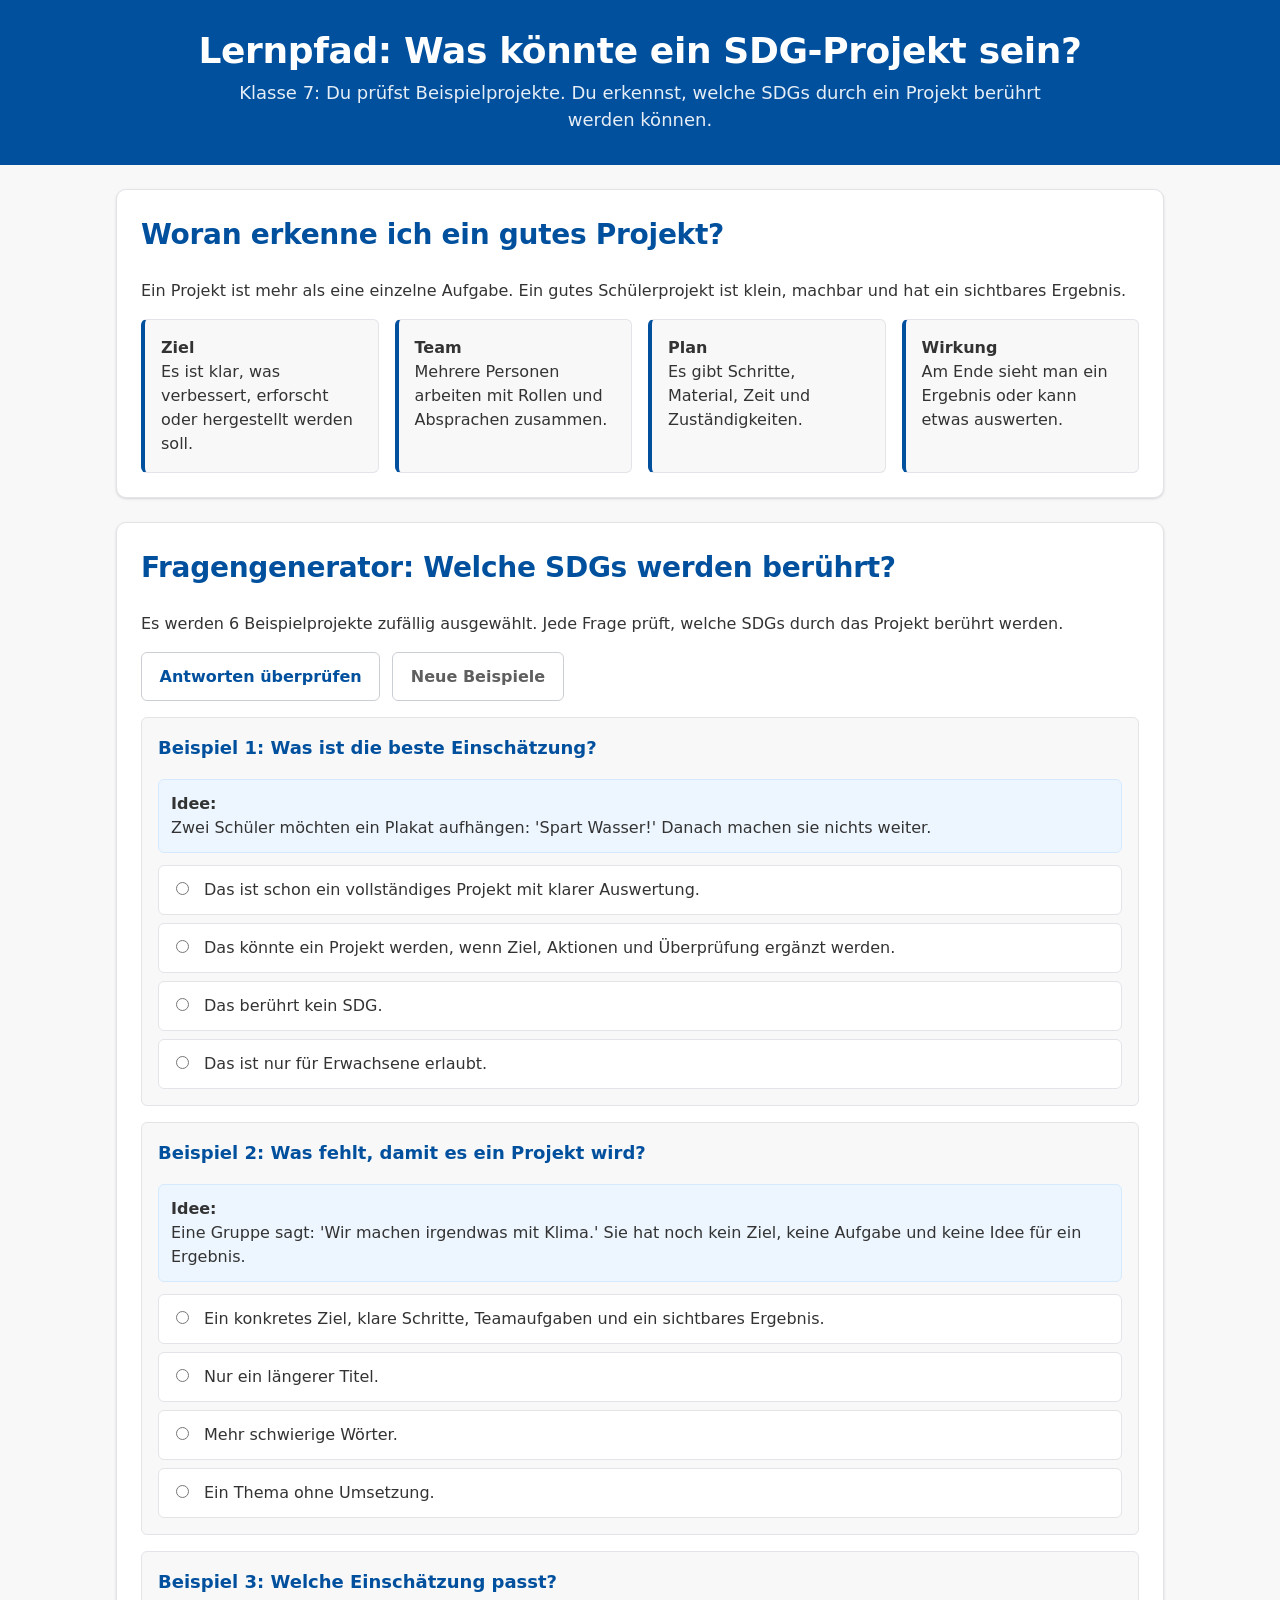
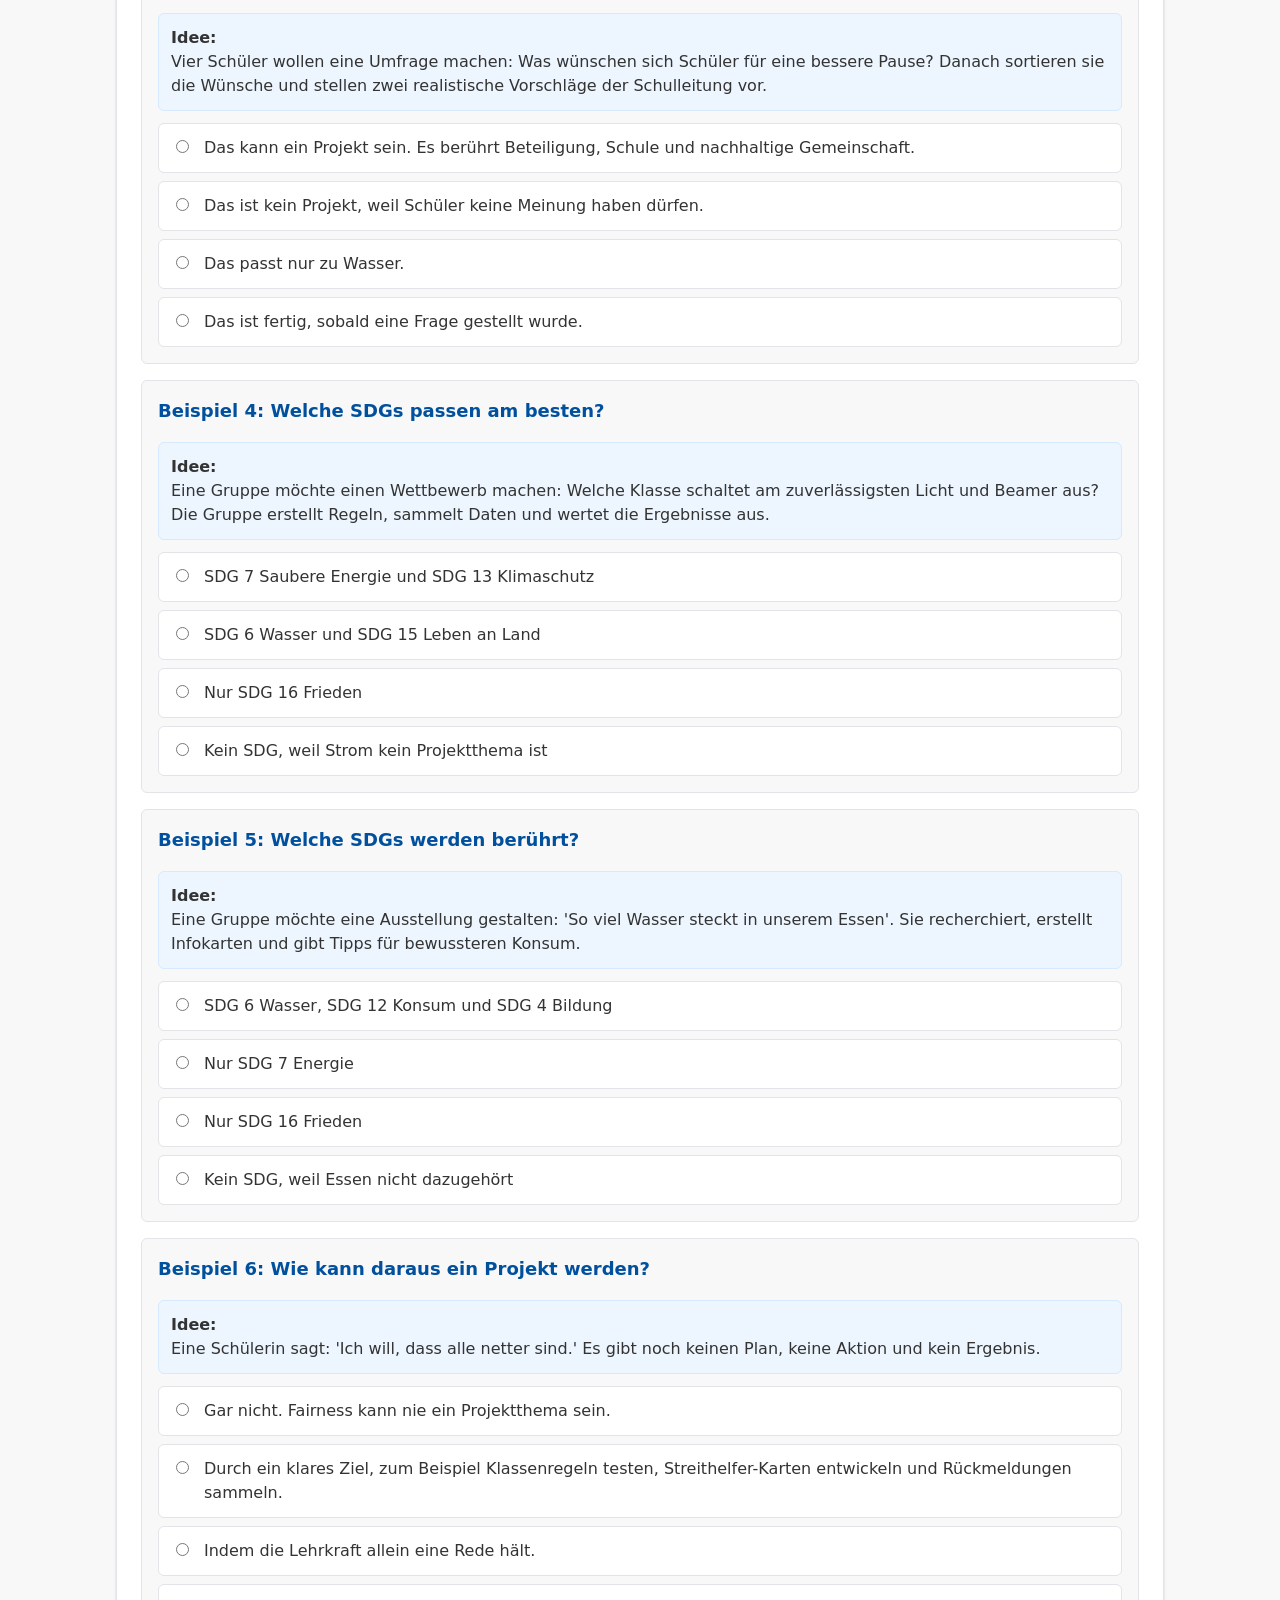
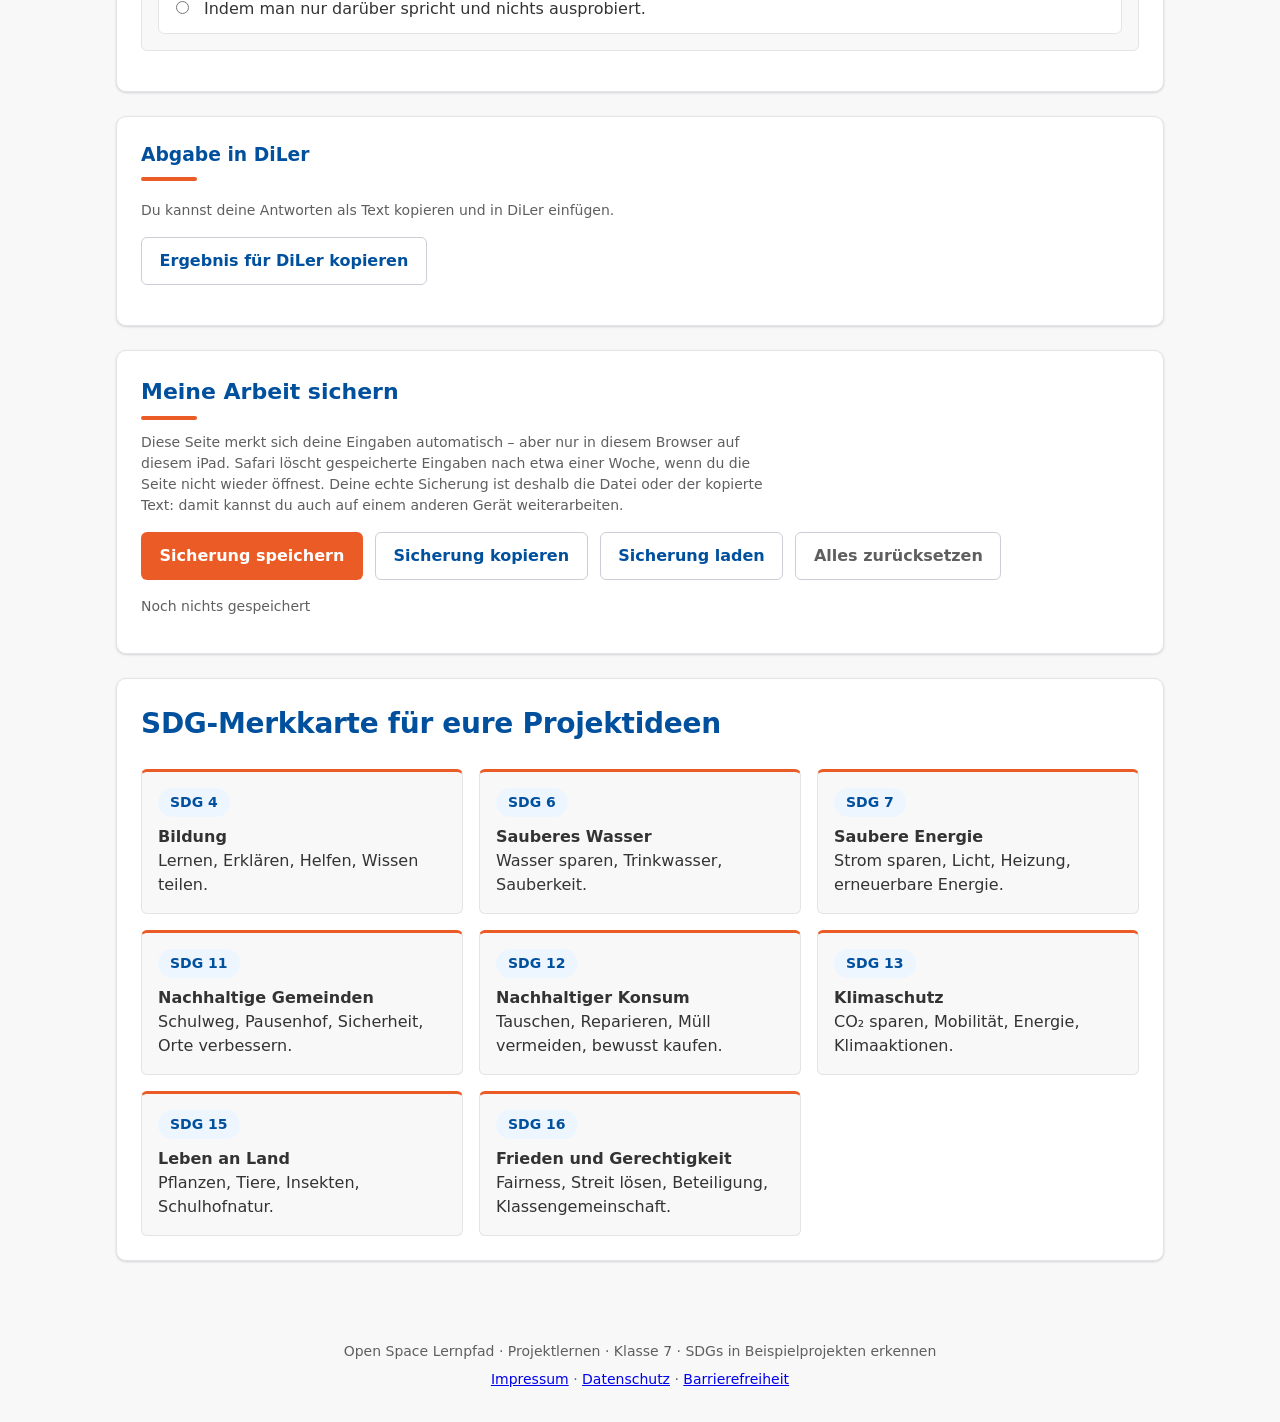
==== commit 399c7df8: "feat: Rechtslinks im Footer aller Lernpfade Statischer Footer-Block mit absoluten Links auf Impressu" ====
--- a/17SDGs.html
+++ b/17SDGs.html
@@ -216,6 +216,12 @@
 
   <footer>
     Open Space Lernpfad · Projektlernen · Klasse 7 · SDGs in Beispielprojekten erkennen
+    <!-- Rechtslinks slp-tools.de: statisch, absolut, nicht per JavaScript -->
+    <nav aria-label="Rechtliche Angaben" style="margin-top: 0.5em;">
+      <a href="https://slp-tools.de/impressum.html">Impressum</a> ·
+      <a href="https://slp-tools.de/datenschutz.html">Datenschutz</a> ·
+      <a href="https://slp-tools.de/barrierefreiheit.html">Barrierefreiheit</a>
+    </nav>
   </footer>
 
   <script>
